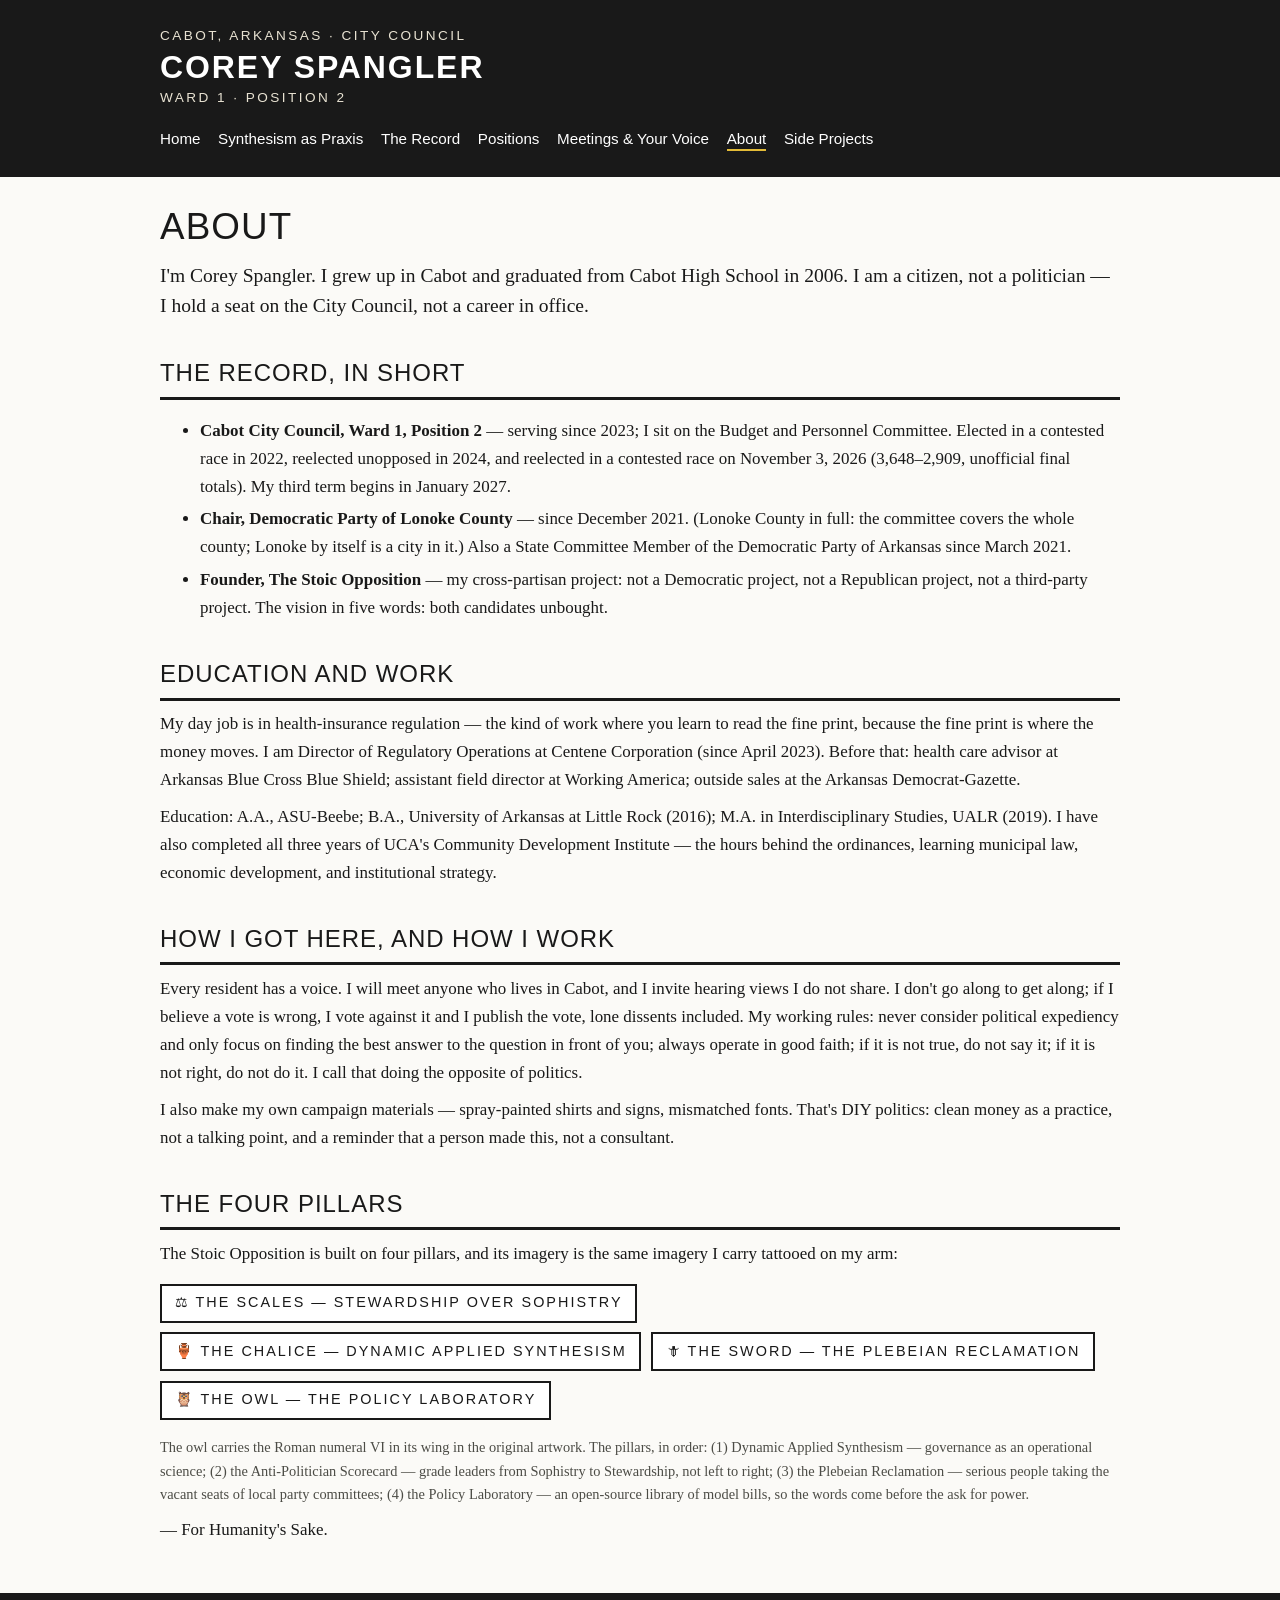
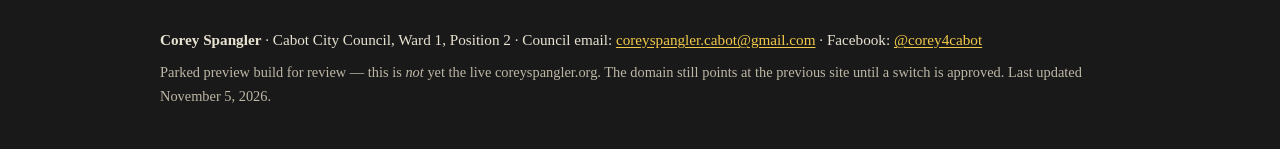
==== about.html @ a17233a7 "Initial build: post-election council-centric CoreySpangler.org preview (7 pages, parked for review)" ====
<!DOCTYPE html>
<html lang="en">
<head>
<meta charset="utf-8">
<meta name="viewport" content="width=device-width, initial-scale=1">
<title>About Corey Spangler — Corey Spangler, Cabot City Council</title>
<meta name="description" content="About Corey Spangler: Cabot City Council Ward 1 Position 2 since 2023, chair of the Democratic Party of Lonoke County, founder of The Stoic Opposition.">
<link rel="canonical" href="https://hirammcknoxt.github.io/coreyspangler/about.html">
<meta property="og:title" content="About Corey Spangler — Corey Spangler, Cabot City Council">
<meta property="og:description" content="About Corey Spangler: Cabot City Council Ward 1 Position 2 since 2023, chair of the Democratic Party of Lonoke County, founder of The Stoic Opposition.">
<meta property="og:type" content="website">
<meta property="og:url" content="https://hirammcknoxt.github.io/coreyspangler/about.html">
<link rel="stylesheet" href="style.css">
</head>
<body>
<a class="skip" href="#main">Skip to content</a>
<header class="site">
  <div class="wrap">
    <p class="brand">Cabot, Arkansas · City Council
      <strong>Corey Spangler</strong>
      Ward 1 · Position 2
    </p>
  </div>
  <nav class="main" aria-label="Main">
    <div class="wrap">
      <ul>
          <li><a href="index.html">Home</a></li>
          <li><a href="praxis.html">Synthesism as Praxis</a></li>
          <li><a href="record.html">The Record</a></li>
          <li><a href="positions.html">Positions</a></li>
          <li><a href="meetings.html">Meetings &amp; Your Voice</a></li>
          <li><a href="about.html" aria-current="page">About</a></li>
          <li><a href="projects.html">Side Projects</a></li>
      </ul>
    </div>
  </nav>
</header>
<main id="main">
  <div class="wrap">

<h1>About</h1>
<p class="lede">I'm Corey Spangler. I grew up in Cabot and graduated from
Cabot High School in 2006. I am a citizen, not a politician — I hold a
seat on the City Council, not a career in office.</p>

<h2>The record, in short</h2>
<ul class="tight">
  <li><strong>Cabot City Council, Ward 1, Position 2</strong> — serving
  since 2023; I sit on the Budget and Personnel Committee. Elected in a
  contested race in 2022, reelected unopposed in 2024, and reelected in
  a contested race on November 3, 2026 (3,648–2,909, unofficial final
  totals). My third term begins in January 2027.</li>
  <li><strong>Chair, Democratic Party of Lonoke County</strong> — since
  December 2021. (Lonoke County in full: the committee covers the whole
  county; Lonoke by itself is a city in it.) Also a State Committee
  Member of the Democratic Party of Arkansas since March 2021.</li>
  <li><strong>Founder, The Stoic Opposition</strong> — my cross-partisan
  project: not a Democratic project, not a Republican project, not a
  third-party project. The vision in five words: both candidates
  unbought.</li>
</ul>

<h2>Education and work</h2>
<p>My day job is in health-insurance regulation — the kind of work where
you learn to read the fine print, because the fine print is where the
money moves. I am Director of Regulatory Operations at Centene
Corporation (since April 2023). Before that: health care advisor at
Arkansas Blue Cross Blue Shield; assistant field director at Working
America; outside sales at the Arkansas Democrat-Gazette.</p>
<p>Education: A.A., ASU-Beebe; B.A., University of Arkansas at Little
Rock (2016); M.A. in Interdisciplinary Studies, UALR (2019). I have also
completed all three years of UCA's Community Development Institute —
the hours behind the ordinances, learning municipal law, economic
development, and institutional strategy.</p>

<h2>How I got here, and how I work</h2>
<p>Every resident has a voice. I will meet anyone who lives in Cabot, and
I invite hearing views I do not share. I don't go along to get along; if
I believe a vote is wrong, I vote against it and I publish the vote,
lone dissents included. My working rules: never consider political
expediency and only focus on finding the best answer to the question in
front of you; always operate in good faith; if it is not true, do not
say it; if it is not right, do not do it. I call that doing the opposite
of politics.</p>
<p>I also make my own campaign materials — spray-painted shirts and
signs, mismatched fonts. That's DIY politics: clean money as a practice,
not a talking point, and a reminder that a person made this, not a
consultant.</p>

<h2>The Four Pillars</h2>
<p>The Stoic Opposition is built on four pillars, and its imagery is the
same imagery I carry tattooed on my arm:</p>
<div class="pillars">
  <span>⚖ The Scales — Stewardship over Sophistry</span>
  <span>🏺 The Chalice — Dynamic Applied Synthesism</span>
  <span>🗡 The Sword — The Plebeian Reclamation</span>
  <span>🦉 The Owl — The Policy Laboratory</span>
</div>
<p class="small">The owl carries the Roman numeral VI in its wing in the
original artwork. The pillars, in order: (1) Dynamic Applied Synthesism
— governance as an operational science; (2) the Anti-Politician
Scorecard — grade leaders from Sophistry to Stewardship, not left to
right; (3) the Plebeian Reclamation — serious people taking the vacant
seats of local party committees; (4) the Policy Laboratory — an
open-source library of model bills, so the words come before the ask for
power.</p>

<p>— For Humanity's Sake.</p>

  </div>
</main>
<footer class="site">
  <div class="wrap">
    <p><strong>Corey Spangler</strong> · Cabot City Council, Ward 1, Position 2 ·
    Council email: <a href="mailto:coreyspangler.cabot@gmail.com">coreyspangler.cabot@gmail.com</a> ·
    Facebook: <a href="https://www.facebook.com/corey4cabot">@corey4cabot</a></p>
    <p class="small">Parked preview build for review — this is <em>not</em> yet the live
    coreyspangler.org. The domain still points at the previous site until a switch is
    approved. Last updated November 5, 2026.</p>
  </div>
</footer>
</body>
</html>
---- style.css ----
:root{
  --ink:#191919; --paper:#fbfaf7; --panel:#ffffff; --line:#d8d2c4;
  --accent:#8c2b1d; --accent2:#1f3a5f; --muted:#4c4c46;
}
*{box-sizing:border-box}
html{scroll-behavior:smooth}
body{margin:0;background:var(--paper);color:var(--ink);
  font-family:Georgia,'Times New Roman',serif;font-size:1.06rem;line-height:1.65}
a{color:var(--accent2);text-decoration:underline;text-underline-offset:2px}
a:hover{color:var(--accent)}
.skip{position:absolute;left:-9999px;top:0;background:var(--ink);color:#fff;
  padding:.5rem 1rem;z-index:20}
.skip:focus{left:0}
header.site{background:var(--ink);color:#fff;padding:1rem 1rem .6rem}
header.site .wrap, .wrap{max-width:62rem;margin:0 auto;padding:0 1rem}
.brand{font-family:'Arial Narrow',Arial,sans-serif;letter-spacing:.18em;
  text-transform:uppercase;font-size:.85rem;color:#e8e2d2}
.brand strong{display:block;font-family:Impact,'Arial Black',sans-serif;
  font-size:2rem;letter-spacing:.06em;color:#fff;line-height:1.1;margin:.15rem 0}
nav.main{background:var(--ink);padding:.4rem 0 .9rem}
nav.main ul{list-style:none;display:flex;flex-wrap:wrap;gap:.4rem 1.1rem;
  margin:0;padding:0}
nav.main a{color:#fff;text-decoration:none;font-family:Arial,sans-serif;
  font-size:.95rem;border-bottom:2px solid transparent;padding-bottom:.15rem}
nav.main a:hover, nav.main a[aria-current="page"]{border-bottom-color:#e3bb37;color:#fff}
main{padding:1.6rem 0 2.5rem}
h1{font-family:Impact,'Arial Black',sans-serif;font-weight:400;
  letter-spacing:.03em;font-size:2.3rem;line-height:1.15;margin:.2rem 0 .8rem;
  text-transform:uppercase}
h2{font-family:Impact,'Arial Black',sans-serif;font-weight:400;
  letter-spacing:.04em;font-size:1.5rem;margin:2rem 0 .6rem;text-transform:uppercase;
  border-bottom:3px solid var(--ink);padding-bottom:.25rem}
h3{font-size:1.15rem;margin:1.4rem 0 .35rem}
p{margin:.55rem 0}
.lede{font-size:1.22rem;line-height:1.55}
.tagline{font-family:'Arial Narrow',Arial,sans-serif;letter-spacing:.22em;
  text-transform:uppercase;color:var(--accent);font-size:1rem;margin:.2rem 0 1rem}
.card{background:var(--panel);border:1px solid var(--line);
  border-left:6px solid var(--accent2);padding:1rem 1.2rem;margin:1rem 0}
.card.example{border-left-color:var(--accent)}
.draft-note{background:#fdf6d8;border:2px dashed var(--accent);
  padding:1rem 1.2rem;margin:1.2rem 0}
.draft-note .kicker{font-family:Arial,sans-serif;font-weight:700;
  letter-spacing:.12em;text-transform:uppercase;font-size:.8rem;color:var(--accent)}
.chip{display:inline-block;font-family:Arial,sans-serif;font-size:.78rem;
  font-weight:700;letter-spacing:.08em;text-transform:uppercase;
  border:2px solid var(--ink);padding:.08rem .5rem;margin-right:.5rem;
  background:#fff}
.chip.passed{background:#1e5631;color:#fff;border-color:#1e5631}
.chip.pending{background:#e3bb37;color:#191919;border-color:#191919}
.chip.tabled{background:#666;color:#fff;border-color:#666}
.chip.draft{background:#fff;color:#666;border-color:#999}
table.ledger{width:100%;border-collapse:collapse;margin:1rem 0;font-size:1rem}
table.ledger th, table.ledger td{border:1px solid var(--line);
  padding:.55rem .7rem;text-align:left;vertical-align:top;background:var(--panel)}
table.ledger th{background:var(--ink);color:#fff;font-family:Arial,sans-serif;
  font-size:.85rem;letter-spacing:.06em;text-transform:uppercase}
blockquote{border-left:4px solid var(--accent);margin:1rem 0;padding:.2rem 0 .2rem 1rem;
  font-style:italic}
ul.tight li{margin:.3rem 0}
footer.site{background:var(--ink);color:#e8e2d2;padding:1.6rem 0 2rem;
  font-size:.95rem}
footer.site a{color:#f0c94a}
.small{font-size:.9rem;color:var(--muted)}
footer.site .small{color:#bdb7a6}
.pillars{display:flex;flex-wrap:wrap;gap:.6rem;margin:1rem 0}
.pillars span{border:2px solid var(--ink);background:#fff;padding:.35rem .8rem;
  font-family:'Arial Narrow',Arial,sans-serif;letter-spacing:.14em;
  text-transform:uppercase;font-size:.9rem}
@media (max-width:640px){
  h1{font-size:1.7rem} h2{font-size:1.25rem}
  header.site .brand strong{font-size:1.5rem}
}
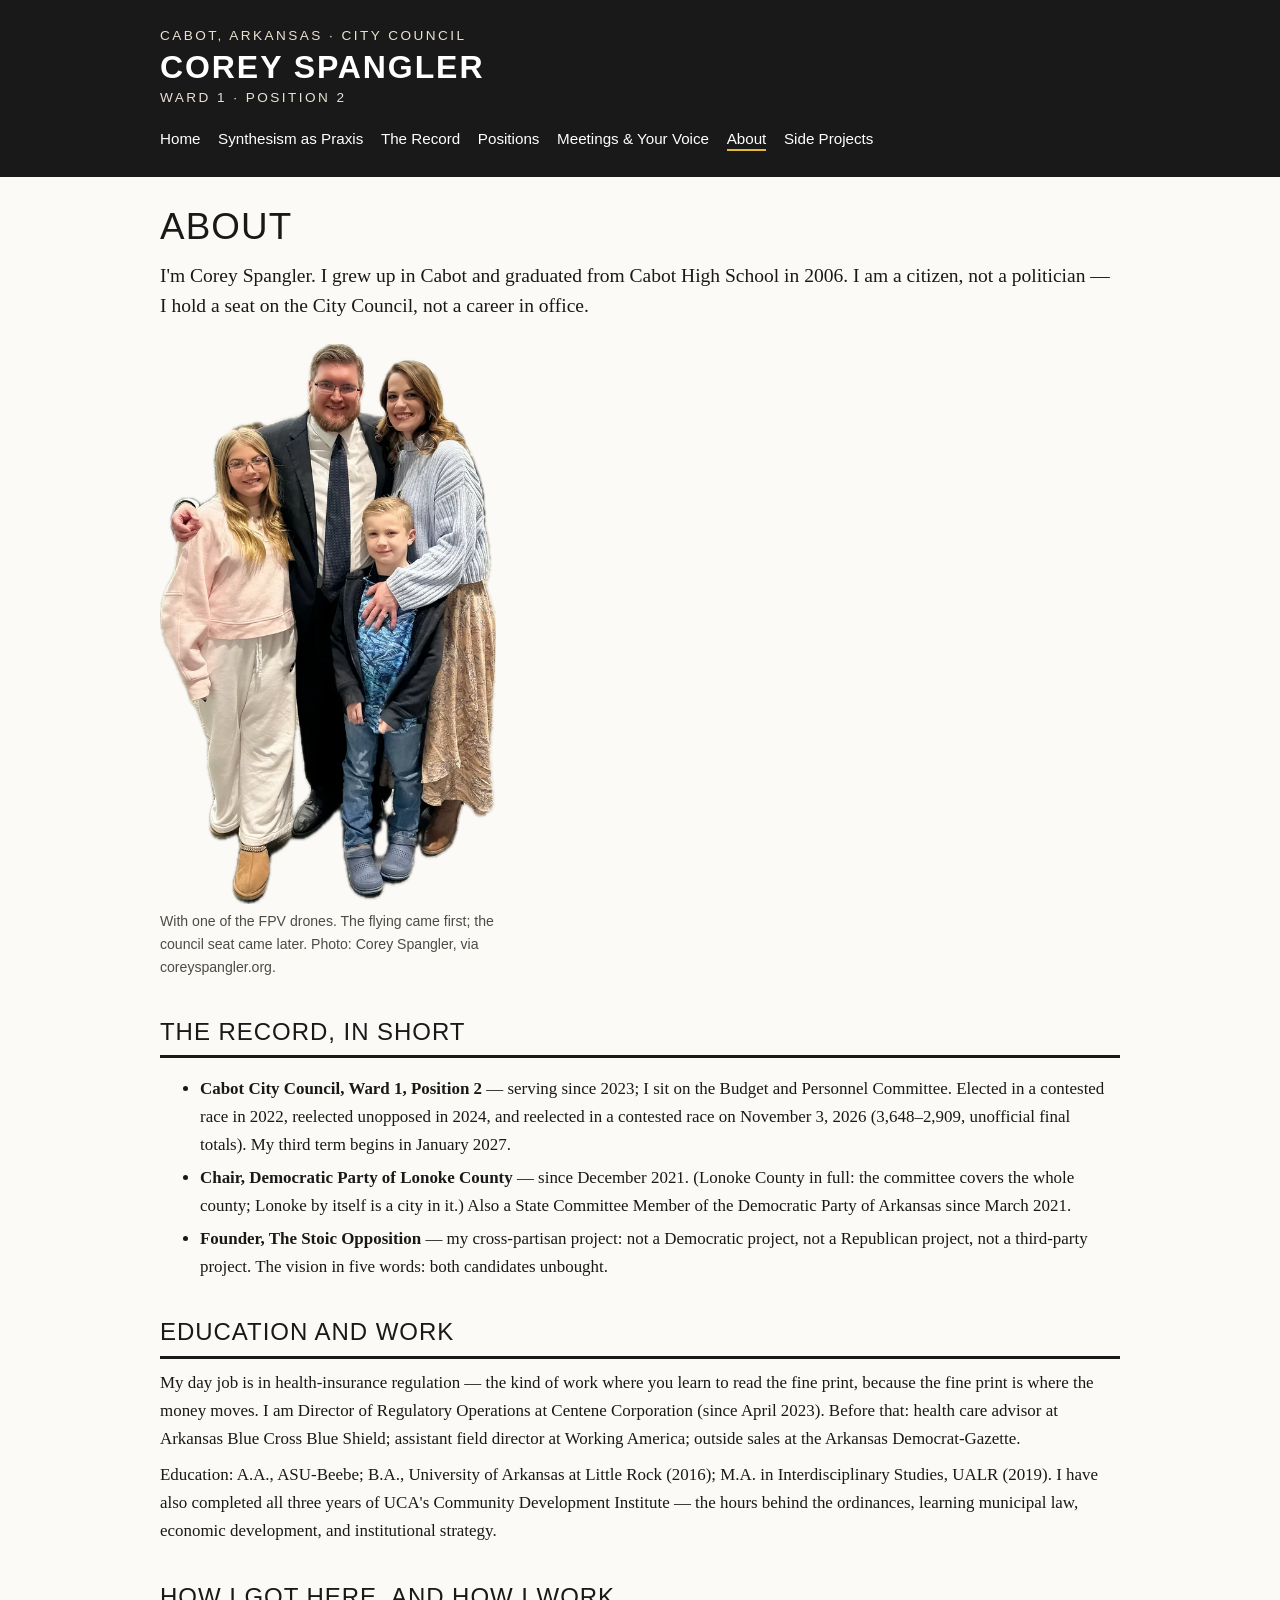
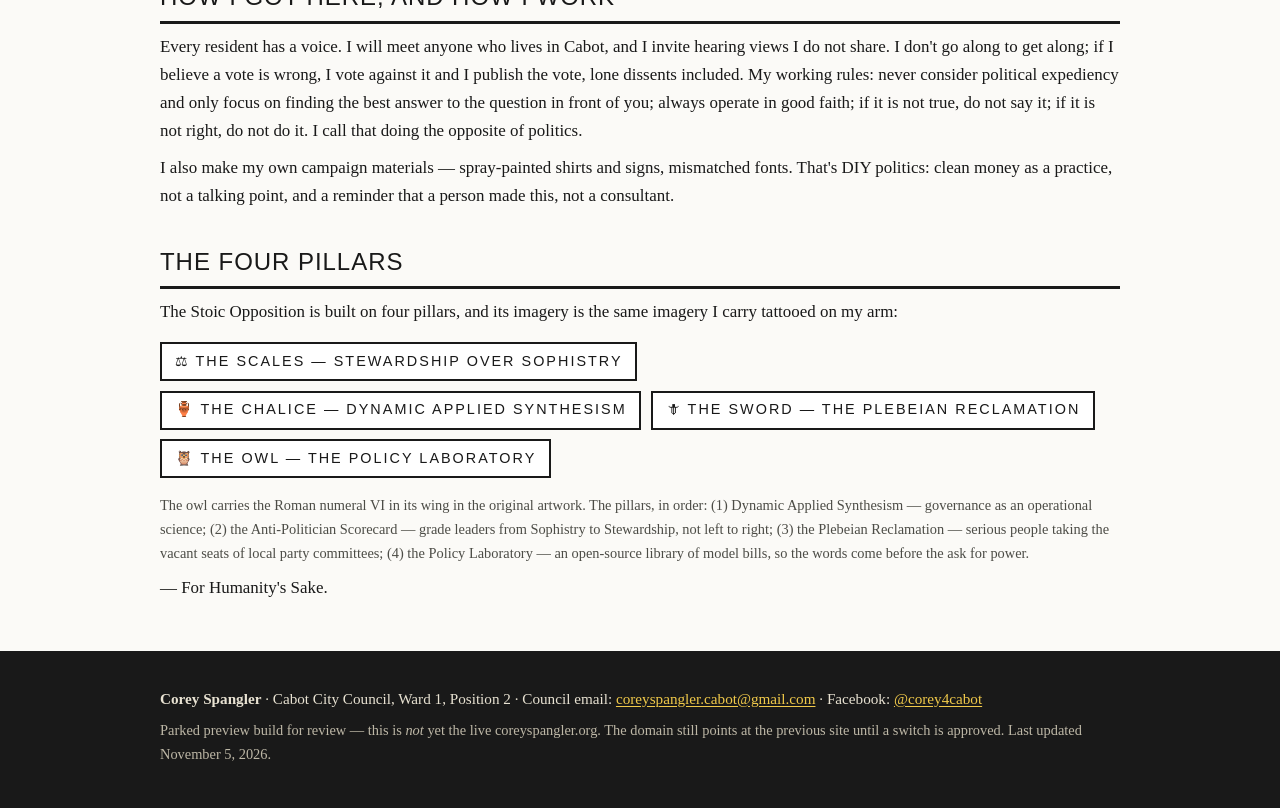
==== commit 9913f056: "Add photography from Wix site and council Facebook Page" ====
--- a/about.html
+++ b/about.html
@@ -42,6 +42,14 @@
 <p class="lede">I'm Corey Spangler. I grew up in Cabot and graduated from
 Cabot High School in 2006. I am a citizen, not a politician — I hold a
 seat on the City Council, not a career in office.</p>
+
+<figure class="photo narrow">
+  <img src="images/corey-drone-cutout.svg" width="540" height="900"
+    alt="Corey Spangler holding one of his FPV quadcopter drones, flight goggles pushed up on his forehead">
+  <figcaption>With one of the FPV drones. The flying came first; the
+  council seat came later. Photo: Corey Spangler, via
+  coreyspangler.org.</figcaption>
+</figure>
 
 <h2>The record, in short</h2>
 <ul class="tight">
--- a/style.css
+++ b/style.css
@@ -63,6 +63,13 @@
 footer.site a{color:#f0c94a}
 .small{font-size:.9rem;color:var(--muted)}
 footer.site .small{color:#bdb7a6}
+figure.photo{margin:1.4rem 0}
+figure.photo img{max-width:100%;height:auto;display:block;
+  border:1px solid var(--line);background:var(--panel)}
+figure.photo figcaption{font-size:.88rem;color:var(--muted);
+  margin-top:.4rem;font-family:Arial,sans-serif}
+figure.photo.narrow{max-width:21rem}
+figure.photo.narrow img{border:none;background:transparent}
 .pillars{display:flex;flex-wrap:wrap;gap:.6rem;margin:1rem 0}
 .pillars span{border:2px solid var(--ink);background:#fff;padding:.35rem .8rem;
   font-family:'Arial Narrow',Arial,sans-serif;letter-spacing:.14em;
